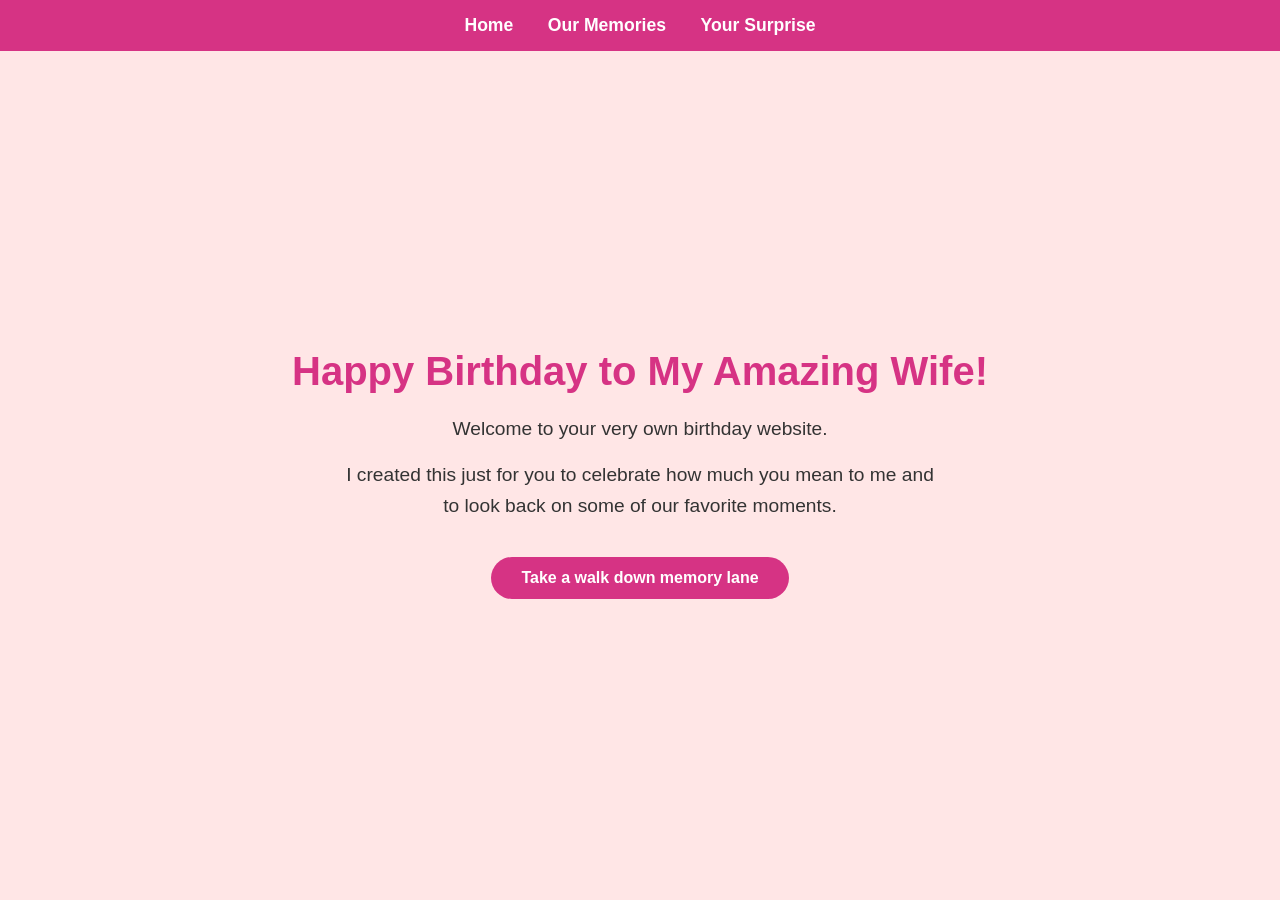
==== index.html @ b7284aa8 "Add files via upload" ====
<!DOCTYPE html>
<html lang="en">
<head>
    <meta charset="UTF-8">
    <meta name="viewport" content="width=device-width, initial-scale=1.0">
    <title>Happy Birthday!</title>
    <link rel="stylesheet" href="style.css">
</head>
<body>
    <nav>
        <a href="index.html">Home</a>
        <a href="memories.html">Our Memories</a>
        <a href="celebrate.html">Your Surprise</a>
    </nav>
    <div class="container">
        <h1>Happy Birthday to My Amazing Wife!</h1>
        <p>Welcome to your very own birthday website.</p>
        <p>I created this just for you to celebrate how much you mean to me and to look back on some of our favorite moments.</p>
        <a href="memories.html" class="btn">Take a walk down memory lane</a>
    </div>
</body>
</html>
---- style.css ----
* { margin: 0; padding: 0; box-sizing: border-box; }
body {
    font-family: 'Segoe UI', Tahoma, Geneva, Verdana, sans-serif;
    background-color: #ffe6e6;
    color: #333;
    text-align: center;
}
/* Navigation Bar */
nav {
    background-color: #d63384;
    padding: 15px;
}
nav a {
    color: white;
    text-decoration: none;
    margin: 0 15px;
    font-weight: bold;
    font-size: 1.1rem;
}
nav a:hover { text-decoration: underline; }

/* Main Content Area */
.container {
    padding: 50px 20px;
    min-height: calc(100vh - 54px);
    display: flex;
    flex-direction: column;
    justify-content: center;
    align-items: center;
}
h1 { color: #d63384; margin-bottom: 20px; font-size: 2.5rem; }
p { font-size: 1.2rem; line-height: 1.6; max-width: 600px; margin-bottom: 15px; }

.btn {
    display: inline-block;
    margin-top: 20px;
    padding: 12px 30px;
    background-color: #d63384;
    color: white;
    text-decoration: none;
    border-radius: 25px;
    font-weight: bold;
    transition: background 0.3s;
}
.btn:hover { background-color: #b02a6c; }

/* Photo Gallery */
.gallery {
    display: grid;
    grid-template-columns: repeat(auto-fit, minmax(200px, 1fr));
    gap: 20px;
    width: 100%;
    max-width: 800px;
    margin-top: 30px;
}
.gallery-item {
    background: #fff;
    padding: 10px;
    border-radius: 10px;
    box-shadow: 0 5px 15px rgba(0,0,0,0.1);
    height: 200px;
    display: flex;
    align-items: center;
    justify-content: center;
    color: #999;
    font-style: italic;
    overflow: hidden;
}
.gallery-item img { width: 100%; height: 100%; object-fit: cover; border-radius: 5px; }

/* Interactive Gift */
#gift-container { cursor: pointer; transition: transform 0.3s ease; }
#gift-container:hover { transform: scale(1.1); }
.gift-icon { font-size: 100px; margin-bottom: 10px; }
#message-container {
    display: none;
    padding: 40px;
    background: white;
    border-radius: 20px;
    box-shadow: 0 10px 30px rgba(0,0,0,0.15);
    z-index: 10;
}

/* Confetti Animation */
.confetti {
    position: fixed;
    width: 12px;
    height: 12px;
    top: -10px;
    animation: fall linear forwards; 
}
@keyframes fall {
    to { transform: translateY(100vh) rotate(720deg); }
}
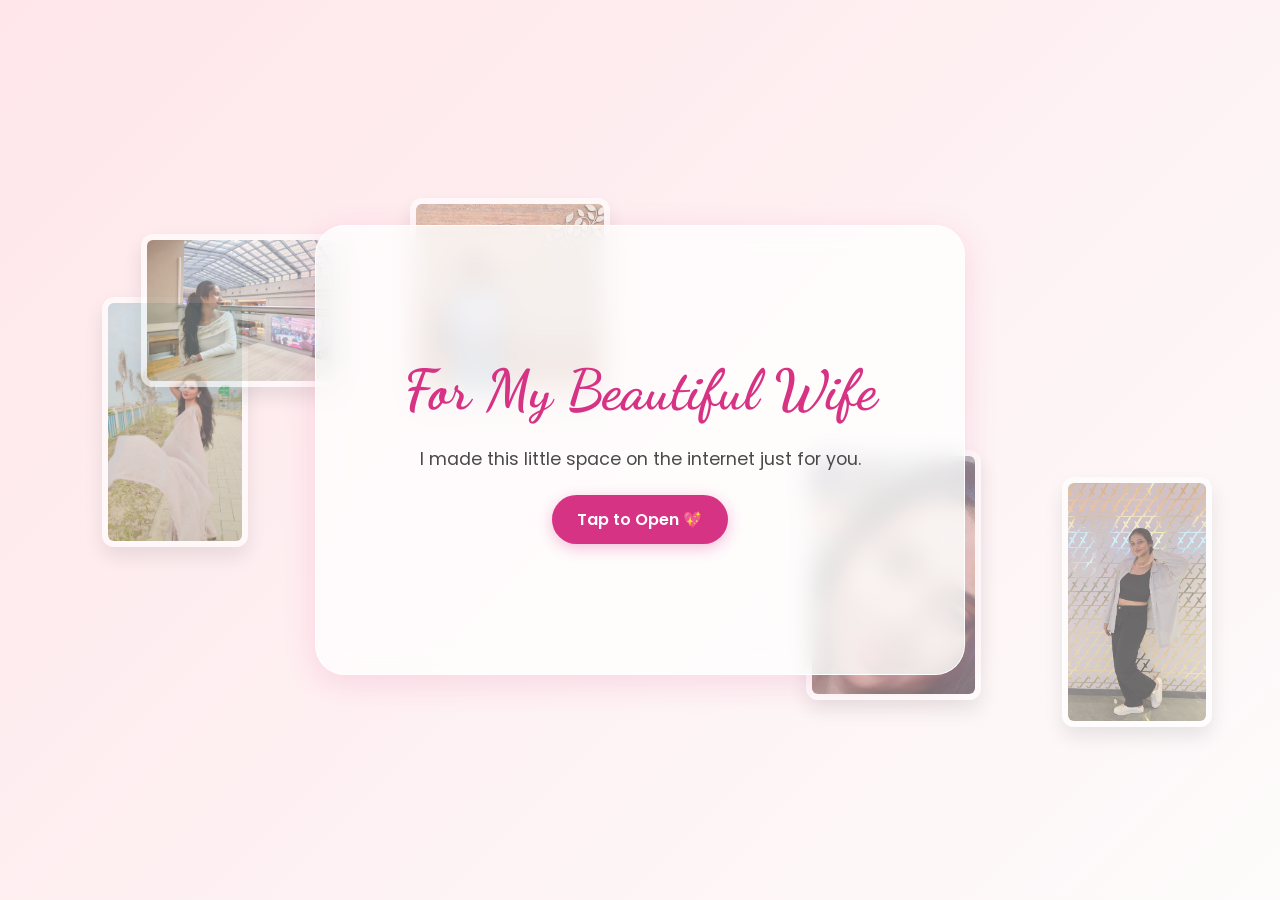
==== commit d28fc211: "Add files via upload" ====
--- a/index.html
+++ b/index.html
@@ -3,20 +3,371 @@
 <head>
     <meta charset="UTF-8">
     <meta name="viewport" content="width=device-width, initial-scale=1.0">
-    <title>Happy Birthday!</title>
-    <link rel="stylesheet" href="style.css">
+    <title>Happy Birthday, My Love</title>
+    <!-- Importing beautiful fonts for the text and poetry -->
+    <link rel="preconnect" href="https://fonts.googleapis.com">
+    <link rel="preconnect" href="https://fonts.gstatic.com" crossorigin>
+    <link href="https://fonts.googleapis.com/css2?family=Dancing+Script:wght@700&family=Poppins:wght@300;400;600&display=swap" rel="stylesheet">
+    <style>
+        * {
+            margin: 0;
+            padding: 0;
+            box-sizing: border-box;
+        }
+
+        body, html {
+            height: 100%;
+            font-family: 'Poppins', sans-serif;
+            background: linear-gradient(135deg, #ffe6ea 0%, #fdfbfb 100%);
+            overflow: hidden; /* Prevents scrollbars from random image placement */
+            color: #4a4a4a;
+        }
+
+        /* Container for the randomly placed images */
+        #bg-images-container {
+            position: fixed;
+            top: 0;
+            left: 0;
+            width: 100vw;
+            height: 100vh;
+            z-index: 1;
+            pointer-events: none; /* Lets clicks pass through to the buttons */
+        }
+
+        .random-bg-img {
+            position: absolute;
+            max-width: 200px;
+            max-height: 250px;
+            border-radius: 12px;
+            box-shadow: 0 10px 20px rgba(0,0,0,0.15);
+            border: 6px solid white;
+            object-fit: cover;
+            opacity: 0.6;
+            transition: all 1s ease;
+            animation: floatImage 10s infinite alternate ease-in-out;
+        }
+
+        @keyframes floatImage {
+            0% { transform: translateY(0px) rotate(var(--rot)); }
+            100% { transform: translateY(-15px) rotate(calc(var(--rot) + 5deg)); }
+        }
+
+        /* The Main Interactive Container (Pages inside Pages) */
+        #app-container {
+            position: relative;
+            z-index: 10;
+            height: 100vh;
+            display: flex;
+            justify-content: center;
+            align-items: center;
+            padding: 20px;
+        }
+
+        .glass-card {
+            background: rgba(255, 255, 255, 0.75);
+            backdrop-filter: blur(12px);
+            -webkit-backdrop-filter: blur(12px);
+            border-radius: 30px;
+            border: 1px solid rgba(255, 255, 255, 0.9);
+            box-shadow: 0 8px 32px 0 rgba(214, 51, 132, 0.15);
+            width: 100%;
+            max-width: 650px;
+            min-height: 450px;
+            padding: 50px 40px;
+            text-align: center;
+            position: relative;
+            display: flex;
+            flex-direction: column;
+            justify-content: center;
+        }
+
+        /* Page Transition Logic */
+        .page {
+            display: none;
+            opacity: 0;
+            transform: translateY(20px);
+            transition: all 0.8s ease;
+        }
+
+        .page.active {
+            display: block;
+            opacity: 1;
+            transform: translateY(0);
+        }
+
+        /* Typography */
+        h1, h2 {
+            font-family: 'Dancing Script', cursive;
+            color: #d63384;
+            margin-bottom: 20px;
+        }
+
+        h1 { font-size: 3.5rem; }
+        h2 { font-size: 2.5rem; }
+
+        p {
+            font-size: 1.1rem;
+            line-height: 1.8;
+            margin-bottom: 20px;
+            white-space: pre-line;
+        }
+
+        .poetry {
+            font-family: 'Dancing Script', cursive;
+            font-size: 1.8rem;
+            color: #b02a6c;
+            line-height: 1.6;
+        }
+
+        .hindi-text {
+            font-size: 1.15rem;
+            font-weight: 400;
+            line-height: 1.9;
+        }
+
+        /* Navigation Buttons */
+        .controls {
+            margin-top: 30px;
+            display: flex;
+            justify-content: space-between;
+            align-items: center;
+        }
+
+        button {
+            background-color: #d63384;
+            color: white;
+            border: none;
+            padding: 12px 25px;
+            border-radius: 25px;
+            font-family: 'Poppins', sans-serif;
+            font-size: 1rem;
+            font-weight: 600;
+            cursor: pointer;
+            box-shadow: 0 4px 15px rgba(214, 51, 132, 0.3);
+            transition: all 0.3s ease;
+        }
+
+        button:hover {
+            background-color: #b02a6c;
+            transform: scale(1.05);
+        }
+
+        button:disabled {
+            background-color: #ffb3d1;
+            cursor: not-allowed;
+            transform: none;
+            box-shadow: none;
+        }
+
+        .btn-center {
+            margin: 0 auto;
+        }
+
+        /* Floating Hearts Animation */
+        .heart {
+            position: absolute;
+            font-size: 20px;
+            color: #ff4d6d;
+            animation: floatUp 4s linear infinite;
+            opacity: 0;
+            z-index: 5;
+            pointer-events: none;
+        }
+
+        @keyframes floatUp {
+            0% { transform: translateY(100vh) scale(0.5); opacity: 1; }
+            100% { transform: translateY(-100px) scale(1.2); opacity: 0; }
+        }
+
+        /* Responsive */
+        @media (max-width: 600px) {
+            .glass-card { padding: 40px 25px; min-height: 500px; }
+            h1 { font-size: 2.8rem; }
+            h2 { font-size: 2.2rem; }
+            p { font-size: 1rem; }
+            .poetry { font-size: 1.5rem; }
+        }
+    </style>
 </head>
 <body>
-    <nav>
-        <a href="index.html">Home</a>
-        <a href="memories.html">Our Memories</a>
-        <a href="celebrate.html">Your Surprise</a>
-    </nav>
-    <div class="container">
-        <h1>Happy Birthday to My Amazing Wife!</h1>
-        <p>Welcome to your very own birthday website.</p>
-        <p>I created this just for you to celebrate how much you mean to me and to look back on some of our favorite moments.</p>
-        <a href="memories.html" class="btn">Take a walk down memory lane</a>
+
+    <!-- This container will hold the randomly placed images from your GitHub folder -->
+    <div id="bg-images-container"></div>
+
+    <div id="app-container">
+        <div class="glass-card">
+            
+            <!-- PAGE 0: Cover -->
+            <div class="page active" id="page-0">
+                <h1>For My Beautiful Wife</h1>
+                <p>I made this little space on the internet just for you.</p>
+                <button class="btn-center" onclick="nextPage()">Tap to Open 💖</button>
+            </div>
+
+            <!-- PAGE 1: The Memory -->
+            <div class="page" id="page-1">
+                <h2>A Sweet Memory...</h2>
+                <p>In a fine morning of 10th August, you were at home and I was in night shift. When I came back from office in the morning, I was thinking about you. I was imagining you sleeping and I couldn't stop smiling. 
+                
+                It was like, I was constantly looking at you while you are in deep sleep, how cute you looked 🥰. You looked like a pretty little baby girl 😍. 
+                
+                I were so deep into thinking about you that I couldn't stop myself from writing a small piece of poetry for you while you are away 💖.</p>
+            </div>
+
+            <!-- PAGE 2: The Poetry -->
+            <div class="page" id="page-2">
+                <h2>For You...</h2>
+                <p class="poetry">How do I describe your beauty, I don't know.
+                How do I express my love, I don't know.
+                How do I convey your importance in my life, my life.
+                The world feels like passing by me when I am alone, but how do I tell the same world feels alive when you are beside me.
+                I could do this, I could do that, I could do a lot of things; but how do I tell you all my deed feels worthless without you, I don't know.</p>
+            </div>
+
+            <!-- PAGE 3: The Birthday Wish -->
+            <div class="page" id="page-3">
+                <h1>Happy Birthday to my LOVE! ♥️💖</h1>
+                <p>You’re the person I can talk to about literally anything, laugh with over the dumbest things, annoy endlessly, and still feel completely comfortable being myself around. 🥰
+                
+                I’m happiest person on earth that I got my best friend as you in my childhood days. 😍
+                
+                Happy Birthday, wifey! 🫶🏻
+                We are partners, best friends, and we will annoy each other for the rest of our lives. 😂❤️😘</p>
+            </div>
+
+            <!-- PAGE 4: The Promise (Hindi & English) -->
+            <div class="page" id="page-4">
+                <h2>A Promise...</h2>
+                <p class="hindi-text">तुम पूछती हो ना कि मुझे तुमसे क्या चाहिए?
+                मुझे बस तुम चाहिए। ज़िंदगी भर तुम्हारा साथ चाहिए। क्या तुम ज़िंदगी भर मेरा साथ दोगी? 🙂
+                मैं वादा करता हूँ, हम दुख में साथ रहेंगे, सुख में साथ रहेंगे।</p>
+                
+                <p>We will be unstoppable together. 
+                
+                I love you because you are yourself. You don't care about others. Whatever you do, you do with your pure heart.</p>
+                
+                <p class="hindi-text">हाँ, तुम बिल्कुल वैसी हो, जैसी मैंने सोचा था।</p>
+            </div>
+
+            <!-- Controls (Hidden on Cover Page) -->
+            <div class="controls" id="controls" style="display: none;">
+                <button id="prevBtn" onclick="prevPage()">← Back</button>
+                <button id="nextBtn" onclick="nextPage()">Next →</button>
+            </div>
+
+        </div>
     </div>
+
+    <script>
+        // --- PAGE NAVIGATION LOGIC ---
+        let currentPage = 0;
+        const pages = document.querySelectorAll('.page');
+        const controls = document.getElementById('controls');
+        const prevBtn = document.getElementById('prevBtn');
+        const nextBtn = document.getElementById('nextBtn');
+
+        function updatePages() {
+            pages.forEach((page, index) => {
+                page.classList.remove('active');
+                if (index === currentPage) {
+                    page.classList.add('active');
+                }
+            });
+
+            // Show controls only after the cover page
+            if (currentPage > 0) {
+                controls.style.display = 'flex';
+            } else {
+                controls.style.display = 'none';
+            }
+
+            // Manage button states
+            prevBtn.disabled = currentPage === 1;
+            
+            if (currentPage === pages.length - 1) {
+                nextBtn.style.display = 'none'; // Hide next button on last page
+                triggerFinalCelebration();
+            } else {
+                nextBtn.style.display = 'block';
+            }
+        }
+
+        function nextPage() {
+            if (currentPage < pages.length - 1) {
+                currentPage++;
+                updatePages();
+                createFloatingHearts(5); // spawn some hearts on next page
+            }
+        }
+
+        function prevPage() {
+            if (currentPage > 1) {
+                currentPage--;
+                updatePages();
+            }
+        }
+
+        // --- RANDOM BACKGROUND IMAGES LOGIC ---
+        // List the names of the images you upload to the GitHub folder here:
+        const photoFileNames = [
+            'photo1.jpg', 'photo2.jpg', 'photo3.jpg', 
+            'photo4.jpg', 'photo5.jpg', 'photo6.jpg'
+        ];
+        const folderName = 'Birthday girl images/';
+        const bgContainer = document.getElementById('bg-images-container');
+
+        function scatterImages() {
+            photoFileNames.forEach(fileName => {
+                const img = document.createElement('img');
+                
+                // Construct the path (e.g., Birthday girl images/photo1.jpg)
+                img.src = folderName + fileName;
+                img.className = 'random-bg-img';
+                
+                // If an image isn't uploaded yet, this prevents a broken image icon from showing
+                img.onerror = function() {
+                    this.style.display = 'none';
+                };
+
+                // Randomize positions
+                const randomTop = Math.floor(Math.random() * 70) + 5; // 5% to 75%
+                const randomLeft = Math.floor(Math.random() * 80) + 5; // 5% to 85%
+                const randomRotation = Math.floor(Math.random() * 40) - 20; // -20deg to 20deg
+                
+                img.style.top = randomTop + '%';
+                img.style.left = randomLeft + '%';
+                img.style.setProperty('--rot', randomRotation + 'deg');
+                
+                bgContainer.appendChild(img);
+            });
+        }
+
+        // --- VISUAL EFFECTS LOGIC ---
+        function createFloatingHearts(amount) {
+            for (let i = 0; i < amount; i++) {
+                setTimeout(() => {
+                    const heart = document.createElement('div');
+                    heart.innerHTML = '♥️';
+                    heart.className = 'heart';
+                    heart.style.left = Math.random() * 100 + 'vw';
+                    heart.style.animationDuration = (Math.random() * 3 + 3) + 's';
+                    document.body.appendChild(heart);
+                    
+                    setTimeout(() => { heart.remove(); }, 6000);
+                }, i * 300);
+            }
+        }
+
+        function triggerFinalCelebration() {
+            createFloatingHearts(30);
+            // You can also add confetti logic here if desired!
+        }
+
+        // Initialize the app
+        window.onload = () => {
+            scatterImages();
+        };
+
+    </script>
 </body>
 </html>
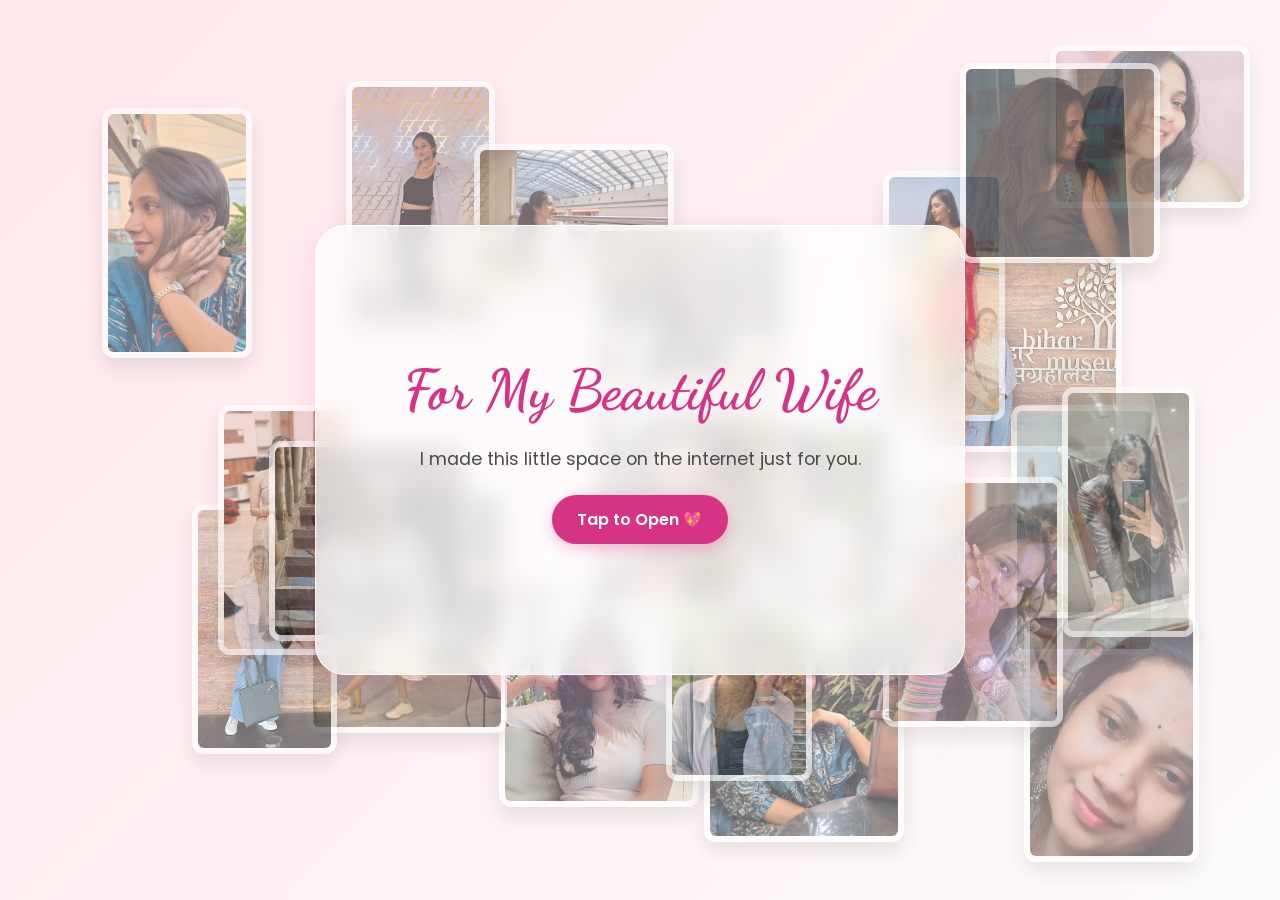
==== commit eba8f6e5: "Update index.html" ====
--- a/index.html
+++ b/index.html
@@ -311,7 +311,13 @@
         // List the names of the images you upload to the GitHub folder here:
         const photoFileNames = [
             'photo1.jpg', 'photo2.jpg', 'photo3.jpg', 
-            'photo4.jpg', 'photo5.jpg', 'photo6.jpg'
+            'photo4.jpg', 'photo5.jpg', 'photo6.jpg', 
+            'photo7.jpg', 'photo8.jpg', 'photo9.jpg', 
+            'photo10.jpg', 'photo11.jpg', 'photo12.jpg', 
+            'photo13.jpg', 'photo14.jpg', 'photo15.jpg', 
+            'photo16.jpg', 'photo17.jpg', 'photo18.jpg', 
+            'photo19.jpg', 'photo20.jpg', 'photo21.jpg', 
+            'photo22.jpg'
         ];
         const folderName = 'Birthday girl images/';
         const bgContainer = document.getElementById('bg-images-container');
@@ -370,4 +376,4 @@
 
     </script>
 </body>
-</html>+</html>
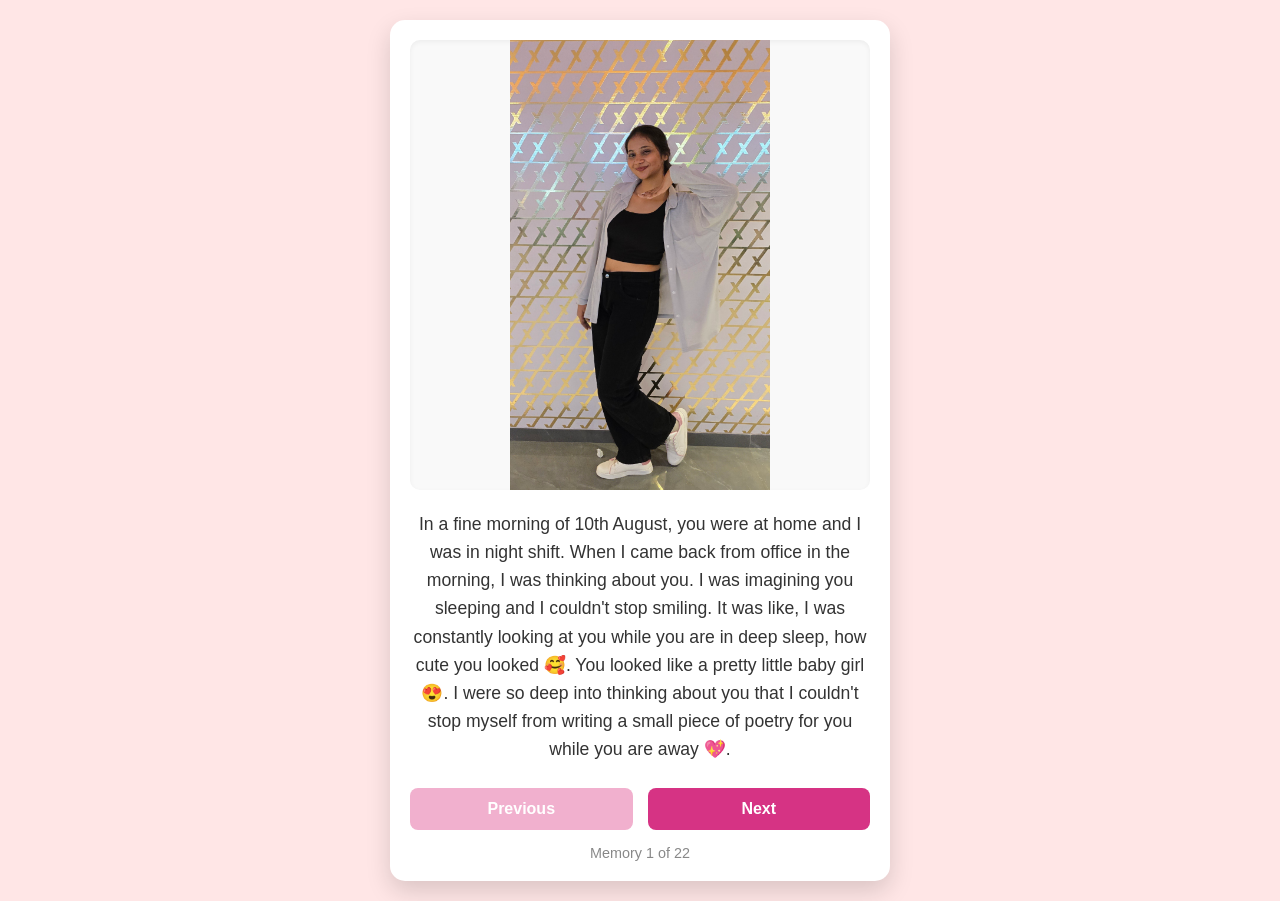
==== commit 3efd8bbf: "Update index.html" ====
--- a/index.html
+++ b/index.html
@@ -2,377 +2,185 @@
 <html lang="en">
 <head>
     <meta charset="UTF-8">
+    <!-- This line is crucial: it forces mobile browsers to fit the website to the screen -->
     <meta name="viewport" content="width=device-width, initial-scale=1.0">
     <title>Happy Birthday, My Love</title>
-    <!-- Importing beautiful fonts for the text and poetry -->
-    <link rel="preconnect" href="https://fonts.googleapis.com">
-    <link rel="preconnect" href="https://fonts.gstatic.com" crossorigin>
-    <link href="https://fonts.googleapis.com/css2?family=Dancing+Script:wght@700&family=Poppins:wght@300;400;600&display=swap" rel="stylesheet">
     <style>
         * {
+            box-sizing: border-box;
             margin: 0;
             padding: 0;
-            box-sizing: border-box;
         }
-
-        body, html {
-            height: 100%;
-            font-family: 'Poppins', sans-serif;
-            background: linear-gradient(135deg, #ffe6ea 0%, #fdfbfb 100%);
-            overflow: hidden; /* Prevents scrollbars from random image placement */
-            color: #4a4a4a;
-        }
-
-        /* Container for the randomly placed images */
-        #bg-images-container {
-            position: fixed;
-            top: 0;
-            left: 0;
-            width: 100vw;
-            height: 100vh;
-            z-index: 1;
-            pointer-events: none; /* Lets clicks pass through to the buttons */
-        }
-
-        .random-bg-img {
-            position: absolute;
-            max-width: 200px;
-            max-height: 250px;
-            border-radius: 12px;
-            box-shadow: 0 10px 20px rgba(0,0,0,0.15);
-            border: 6px solid white;
-            object-fit: cover;
-            opacity: 0.6;
-            transition: all 1s ease;
-            animation: floatImage 10s infinite alternate ease-in-out;
-        }
-
-        @keyframes floatImage {
-            0% { transform: translateY(0px) rotate(var(--rot)); }
-            100% { transform: translateY(-15px) rotate(calc(var(--rot) + 5deg)); }
-        }
-
-        /* The Main Interactive Container (Pages inside Pages) */
-        #app-container {
-            position: relative;
-            z-index: 10;
-            height: 100vh;
+        body {
+            font-family: 'Segoe UI', Tahoma, Geneva, Verdana, sans-serif;
+            background-color: #ffe6e6; /* Soft pink background */
             display: flex;
             justify-content: center;
             align-items: center;
+            min-height: 100vh;
             padding: 20px;
+            color: #333;
         }
-
-        .glass-card {
-            background: rgba(255, 255, 255, 0.75);
-            backdrop-filter: blur(12px);
-            -webkit-backdrop-filter: blur(12px);
-            border-radius: 30px;
-            border: 1px solid rgba(255, 255, 255, 0.9);
-            box-shadow: 0 8px 32px 0 rgba(214, 51, 132, 0.15);
+        #scrapbook-container {
+            background: white;
             width: 100%;
-            max-width: 650px;
-            min-height: 450px;
-            padding: 50px 40px;
+            max-width: 500px;
+            border-radius: 15px;
+            box-shadow: 0 10px 25px rgba(0,0,0,0.15);
+            padding: 20px;
             text-align: center;
-            position: relative;
             display: flex;
             flex-direction: column;
+            align-items: center;
+        }
+        /* The Image Area */
+        .photo-frame {
+            width: 100%;
+            /* Limits height on mobile so the text and buttons still fit on screen */
+            max-height: 50vh; 
+            border-radius: 10px;
+            overflow: hidden;
+            margin-bottom: 20px;
+            background-color: #f9f9f9;
+            display: flex;
             justify-content: center;
+            align-items: center;
+            box-shadow: inset 0 2px 5px rgba(0,0,0,0.05);
         }
-
-        /* Page Transition Logic */
-        .page {
-            display: none;
-            opacity: 0;
-            transform: translateY(20px);
-            transition: all 0.8s ease;
+        .photo-frame img {
+            width: 100%;
+            height: 100%;
+            max-height: 50vh;
+            /* contain ensures the whole image is visible without weird cropping */
+            object-fit: contain; 
+            border-radius: 10px;
         }
-
-        .page.active {
-            display: block;
-            opacity: 1;
-            transform: translateY(0);
+        /* The Text Area */
+        #message-text {
+            font-size: 1.1rem;
+            line-height: 1.6;
+            margin-bottom: 25px;
+            min-height: 100px; /* Prevents buttons from jumping around too much */
+            white-space: pre-wrap; /* Keeps your paragraph line breaks */
         }
-
-        /* Typography */
-        h1, h2 {
-            font-family: 'Dancing Script', cursive;
-            color: #d63384;
-            margin-bottom: 20px;
-        }
-
-        h1 { font-size: 3.5rem; }
-        h2 { font-size: 2.5rem; }
-
-        p {
-            font-size: 1.1rem;
-            line-height: 1.8;
-            margin-bottom: 20px;
-            white-space: pre-line;
-        }
-
-        .poetry {
-            font-family: 'Dancing Script', cursive;
-            font-size: 1.8rem;
-            color: #b02a6c;
-            line-height: 1.6;
-        }
-
-        .hindi-text {
-            font-size: 1.15rem;
-            font-weight: 400;
-            line-height: 1.9;
-        }
-
         /* Navigation Buttons */
         .controls {
-            margin-top: 30px;
             display: flex;
             justify-content: space-between;
-            align-items: center;
+            width: 100%;
+            gap: 15px;
         }
-
         button {
+            flex: 1;
+            padding: 12px;
+            font-size: 1rem;
+            font-weight: bold;
+            color: white;
             background-color: #d63384;
-            color: white;
             border: none;
-            padding: 12px 25px;
-            border-radius: 25px;
-            font-family: 'Poppins', sans-serif;
-            font-size: 1rem;
-            font-weight: 600;
+            border-radius: 8px;
             cursor: pointer;
-            box-shadow: 0 4px 15px rgba(214, 51, 132, 0.3);
-            transition: all 0.3s ease;
+            transition: background 0.3s;
         }
-
         button:hover {
             background-color: #b02a6c;
-            transform: scale(1.05);
         }
-
         button:disabled {
-            background-color: #ffb3d1;
+            background-color: #f1b0ce;
             cursor: not-allowed;
-            transform: none;
-            box-shadow: none;
         }
-
-        .btn-center {
-            margin: 0 auto;
-        }
-
-        /* Floating Hearts Animation */
-        .heart {
-            position: absolute;
-            font-size: 20px;
-            color: #ff4d6d;
-            animation: floatUp 4s linear infinite;
-            opacity: 0;
-            z-index: 5;
-            pointer-events: none;
-        }
-
-        @keyframes floatUp {
-            0% { transform: translateY(100vh) scale(0.5); opacity: 1; }
-            100% { transform: translateY(-100px) scale(1.2); opacity: 0; }
-        }
-
-        /* Responsive */
-        @media (max-width: 600px) {
-            .glass-card { padding: 40px 25px; min-height: 500px; }
-            h1 { font-size: 2.8rem; }
-            h2 { font-size: 2.2rem; }
-            p { font-size: 1rem; }
-            .poetry { font-size: 1.5rem; }
+        .page-counter {
+            margin-top: 15px;
+            font-size: 0.9rem;
+            color: #888;
         }
     </style>
 </head>
 <body>
 
-    <!-- This container will hold the randomly placed images from your GitHub folder -->
-    <div id="bg-images-container"></div>
-
-    <div id="app-container">
-        <div class="glass-card">
-            
-            <!-- PAGE 0: Cover -->
-            <div class="page active" id="page-0">
-                <h1>For My Beautiful Wife</h1>
-                <p>I made this little space on the internet just for you.</p>
-                <button class="btn-center" onclick="nextPage()">Tap to Open 💖</button>
-            </div>
-
-            <!-- PAGE 1: The Memory -->
-            <div class="page" id="page-1">
-                <h2>A Sweet Memory...</h2>
-                <p>In a fine morning of 10th August, you were at home and I was in night shift. When I came back from office in the morning, I was thinking about you. I was imagining you sleeping and I couldn't stop smiling. 
-                
-                It was like, I was constantly looking at you while you are in deep sleep, how cute you looked 🥰. You looked like a pretty little baby girl 😍. 
-                
-                I were so deep into thinking about you that I couldn't stop myself from writing a small piece of poetry for you while you are away 💖.</p>
-            </div>
-
-            <!-- PAGE 2: The Poetry -->
-            <div class="page" id="page-2">
-                <h2>For You...</h2>
-                <p class="poetry">How do I describe your beauty, I don't know.
-                How do I express my love, I don't know.
-                How do I convey your importance in my life, my life.
-                The world feels like passing by me when I am alone, but how do I tell the same world feels alive when you are beside me.
-                I could do this, I could do that, I could do a lot of things; but how do I tell you all my deed feels worthless without you, I don't know.</p>
-            </div>
-
-            <!-- PAGE 3: The Birthday Wish -->
-            <div class="page" id="page-3">
-                <h1>Happy Birthday to my LOVE! ♥️💖</h1>
-                <p>You’re the person I can talk to about literally anything, laugh with over the dumbest things, annoy endlessly, and still feel completely comfortable being myself around. 🥰
-                
-                I’m happiest person on earth that I got my best friend as you in my childhood days. 😍
-                
-                Happy Birthday, wifey! 🫶🏻
-                We are partners, best friends, and we will annoy each other for the rest of our lives. 😂❤️😘</p>
-            </div>
-
-            <!-- PAGE 4: The Promise (Hindi & English) -->
-            <div class="page" id="page-4">
-                <h2>A Promise...</h2>
-                <p class="hindi-text">तुम पूछती हो ना कि मुझे तुमसे क्या चाहिए?
-                मुझे बस तुम चाहिए। ज़िंदगी भर तुम्हारा साथ चाहिए। क्या तुम ज़िंदगी भर मेरा साथ दोगी? 🙂
-                मैं वादा करता हूँ, हम दुख में साथ रहेंगे, सुख में साथ रहेंगे।</p>
-                
-                <p>We will be unstoppable together. 
-                
-                I love you because you are yourself. You don't care about others. Whatever you do, you do with your pure heart.</p>
-                
-                <p class="hindi-text">हाँ, तुम बिल्कुल वैसी हो, जैसी मैंने सोचा था।</p>
-            </div>
-
-            <!-- Controls (Hidden on Cover Page) -->
-            <div class="controls" id="controls" style="display: none;">
-                <button id="prevBtn" onclick="prevPage()">← Back</button>
-                <button id="nextBtn" onclick="nextPage()">Next →</button>
-            </div>
-
+    <div id="scrapbook-container">
+        <div class="photo-frame">
+            <img id="current-photo" src="" alt="Memory">
         </div>
+        
+        <div id="message-text"></div>
+        
+        <div class="controls">
+            <button id="prev-btn" onclick="changePage(-1)">Previous</button>
+            <button id="next-btn" onclick="changePage(1)">Next</button>
+        </div>
+        
+        <div class="page-counter" id="counter-text"></div>
     </div>
 
     <script>
-        // --- PAGE NAVIGATION LOGIC ---
-        let currentPage = 0;
-        const pages = document.querySelectorAll('.page');
-        const controls = document.getElementById('controls');
-        const prevBtn = document.getElementById('prevBtn');
-        const nextBtn = document.getElementById('nextBtn');
+        // This array links each of your 22 photos to a specific message.
+        // You can edit the text inside the quotes for any photo.
+        const memoryData = [
+            {
+                image: "Birthday girl images/photo1.jpg",
+                text: "In a fine morning of 10th August, you were at home and I was in night shift. When I came back from office in the morning, I was thinking about you. I was imagining you sleeping and I couldn't stop smiling. It was like, I was constantly looking at you while you are in deep sleep, how cute you looked 🥰. You looked like a pretty little baby girl 😍. I were so deep into thinking about you that I couldn't stop myself from writing a small piece of poetry for you while you are away 💖."
+            },
+            {
+                image: "Birthday girl images/photo2.jpg",
+                text: "How do I describe your beauty, I don't know.\nHow do I express my love, I don't know.\nHow do I convey your importance in my life, my life.\nThe world feels like passing by me when I am alone, but how do I tell the same world feels alive when you are beside me.\nI could do this, I could do that, I could do a lot of things; but how do I tell you all my deed feels worthless without you, I don't know."
+            },
+            {
+                image: "Birthday girl images/photo3.jpg",
+                text: "Happy Birthday to my LOVE! ♥️💖\n\nYou’re the person I can talk to about literally anything, laugh with over the dumbest things, annoy endlessly, and still feel completely comfortable being myself around. 🥰\nI’m happiest person on earth that I got my best friend as you in my childhood days. 😍"
+            },
+            {
+                image: "Birthday girl images/photo4.jpg",
+                text: "Happy Birthday, wifey! 🫶🏻\nWe are partners, best friends, and we will annoy each other for the rest of our lives. 😂❤️😘"
+            },
+            {
+                image: "Birthday girl images/photo5.jpg",
+                text: "तुम पूछती हो ना कि मुझे तुमसे क्या चाहिए?\nमुझे बस तुम चाहिए। ज़िंदगी भर तुम्हारा साथ चाहिए। क्या तुम ज़िंदगी भर मेरा साथ दोगी? 🙂\nमैं वादा करता हूँ, हम दुख में साथ रहेंगे, सुख में साथ रहेंगे।"
+            },
+            {
+                image: "Birthday girl images/photo6.jpg",
+                text: "We will be unstoppable together.\n\nI love you because you are yourself. You don't care about others. Whatever you do, you do with your pure heart.\n\nहाँ, तुम बिल्कुल वैसी हो, जैसी मैंने सोचा था।"
+            },
+            { image: "Birthday girl images/photo7.jpg", text: "Every time I look at this photo, I am reminded of how lucky I am to have you." },
+            { image: "Birthday girl images/photo8.jpg", text: "Your smile is quite literally my favorite thing in the world." },
+            { image: "Birthday girl images/photo9.jpg", text: "To the woman who makes everyday life feel like a beautiful adventure." },
+            { image: "Birthday girl images/photo10.jpg", text: "Even on the quiet days, just being near you is all I need." },
+            { image: "Birthday girl images/photo11.jpg", text: "I love the way your eyes light up when you laugh. 😂" },
+            { image: "Birthday girl images/photo12.jpg", text: "No matter how much time passes, I still get butterflies when I see you." },
+            { image: "Birthday girl images/photo13.jpg", text: "You are my peace, my home, and my favorite place to be. ❤️" },
+            { image: "Birthday girl images/photo14.jpg", text: "I love learning about you, growing with you, and building this life together." },
+            { image: "Birthday girl images/photo15.jpg", text: "Just a reminder that you are absolutely gorgeous, inside and out. 😍" },
+            { image: "Birthday girl images/photo16.jpg", text: "Thank you for being my anchor when things get tough. We are a team." },
+            { image: "Birthday girl images/photo17.jpg", text: "I look forward to making a million more memories just like this one." },
+            { image: "Birthday girl images/photo18.jpg", text: "You have this incredible way of making everything better just by being there." },
+            { image: "Birthday girl images/photo19.jpg", text: "Life is so much sweeter because you are in it." },
+            { image: "Birthday girl images/photo20.jpg", text: "I promise to always be your biggest cheerleader." },
+            { image: "Birthday girl images/photo21.jpg", text: "Here is to you, to us, and to our beautiful future together. 🥂" },
+            { image: "Birthday girl images/photo22.jpg", text: "Happy Birthday once again, my beautiful wife. I love you more than words can say. 🎉🎂💖" }
+        ];
 
-        function updatePages() {
-            pages.forEach((page, index) => {
-                page.classList.remove('active');
-                if (index === currentPage) {
-                    page.classList.add('active');
-                }
-            });
+        let currentIndex = 0;
 
-            // Show controls only after the cover page
-            if (currentPage > 0) {
-                controls.style.display = 'flex';
-            } else {
-                controls.style.display = 'none';
-            }
+        function updatePage() {
+            // Update the image and text based on the current index
+            document.getElementById('current-photo').src = memoryData[currentIndex].image;
+            document.getElementById('message-text').textContent = memoryData[currentIndex].text;
+            
+            // Update the counter at the bottom
+            document.getElementById('counter-text').textContent = `Memory ${currentIndex + 1} of ${memoryData.length}`;
 
-            // Manage button states
-            prevBtn.disabled = currentPage === 1;
-            
-            if (currentPage === pages.length - 1) {
-                nextBtn.style.display = 'none'; // Hide next button on last page
-                triggerFinalCelebration();
-            } else {
-                nextBtn.style.display = 'block';
-            }
+            // Disable/Enable buttons if at the beginning or end
+            document.getElementById('prev-btn').disabled = currentIndex === 0;
+            document.getElementById('next-btn').disabled = currentIndex === memoryData.length - 1;
         }
 
-        function nextPage() {
-            if (currentPage < pages.length - 1) {
-                currentPage++;
-                updatePages();
-                createFloatingHearts(5); // spawn some hearts on next page
-            }
+        function changePage(direction) {
+            currentIndex += direction;
+            updatePage();
         }
 
-        function prevPage() {
-            if (currentPage > 1) {
-                currentPage--;
-                updatePages();
-            }
-        }
-
-        // --- RANDOM BACKGROUND IMAGES LOGIC ---
-        // List the names of the images you upload to the GitHub folder here:
-        const photoFileNames = [
-            'photo1.jpg', 'photo2.jpg', 'photo3.jpg', 
-            'photo4.jpg', 'photo5.jpg', 'photo6.jpg', 
-            'photo7.jpg', 'photo8.jpg', 'photo9.jpg', 
-            'photo10.jpg', 'photo11.jpg', 'photo12.jpg', 
-            'photo13.jpg', 'photo14.jpg', 'photo15.jpg', 
-            'photo16.jpg', 'photo17.jpg', 'photo18.jpg', 
-            'photo19.jpg', 'photo20.jpg', 'photo21.jpg', 
-            'photo22.jpg'
-        ];
-        const folderName = 'Birthday girl images/';
-        const bgContainer = document.getElementById('bg-images-container');
-
-        function scatterImages() {
-            photoFileNames.forEach(fileName => {
-                const img = document.createElement('img');
-                
-                // Construct the path (e.g., Birthday girl images/photo1.jpg)
-                img.src = folderName + fileName;
-                img.className = 'random-bg-img';
-                
-                // If an image isn't uploaded yet, this prevents a broken image icon from showing
-                img.onerror = function() {
-                    this.style.display = 'none';
-                };
-
-                // Randomize positions
-                const randomTop = Math.floor(Math.random() * 70) + 5; // 5% to 75%
-                const randomLeft = Math.floor(Math.random() * 80) + 5; // 5% to 85%
-                const randomRotation = Math.floor(Math.random() * 40) - 20; // -20deg to 20deg
-                
-                img.style.top = randomTop + '%';
-                img.style.left = randomLeft + '%';
-                img.style.setProperty('--rot', randomRotation + 'deg');
-                
-                bgContainer.appendChild(img);
-            });
-        }
-
-        // --- VISUAL EFFECTS LOGIC ---
-        function createFloatingHearts(amount) {
-            for (let i = 0; i < amount; i++) {
-                setTimeout(() => {
-                    const heart = document.createElement('div');
-                    heart.innerHTML = '♥️';
-                    heart.className = 'heart';
-                    heart.style.left = Math.random() * 100 + 'vw';
-                    heart.style.animationDuration = (Math.random() * 3 + 3) + 's';
-                    document.body.appendChild(heart);
-                    
-                    setTimeout(() => { heart.remove(); }, 6000);
-                }, i * 300);
-            }
-        }
-
-        function triggerFinalCelebration() {
-            createFloatingHearts(30);
-            // You can also add confetti logic here if desired!
-        }
-
-        // Initialize the app
-        window.onload = () => {
-            scatterImages();
-        };
+        // Load the first photo and message when the page opens
+        window.onload = updatePage;
 
     </script>
 </body>
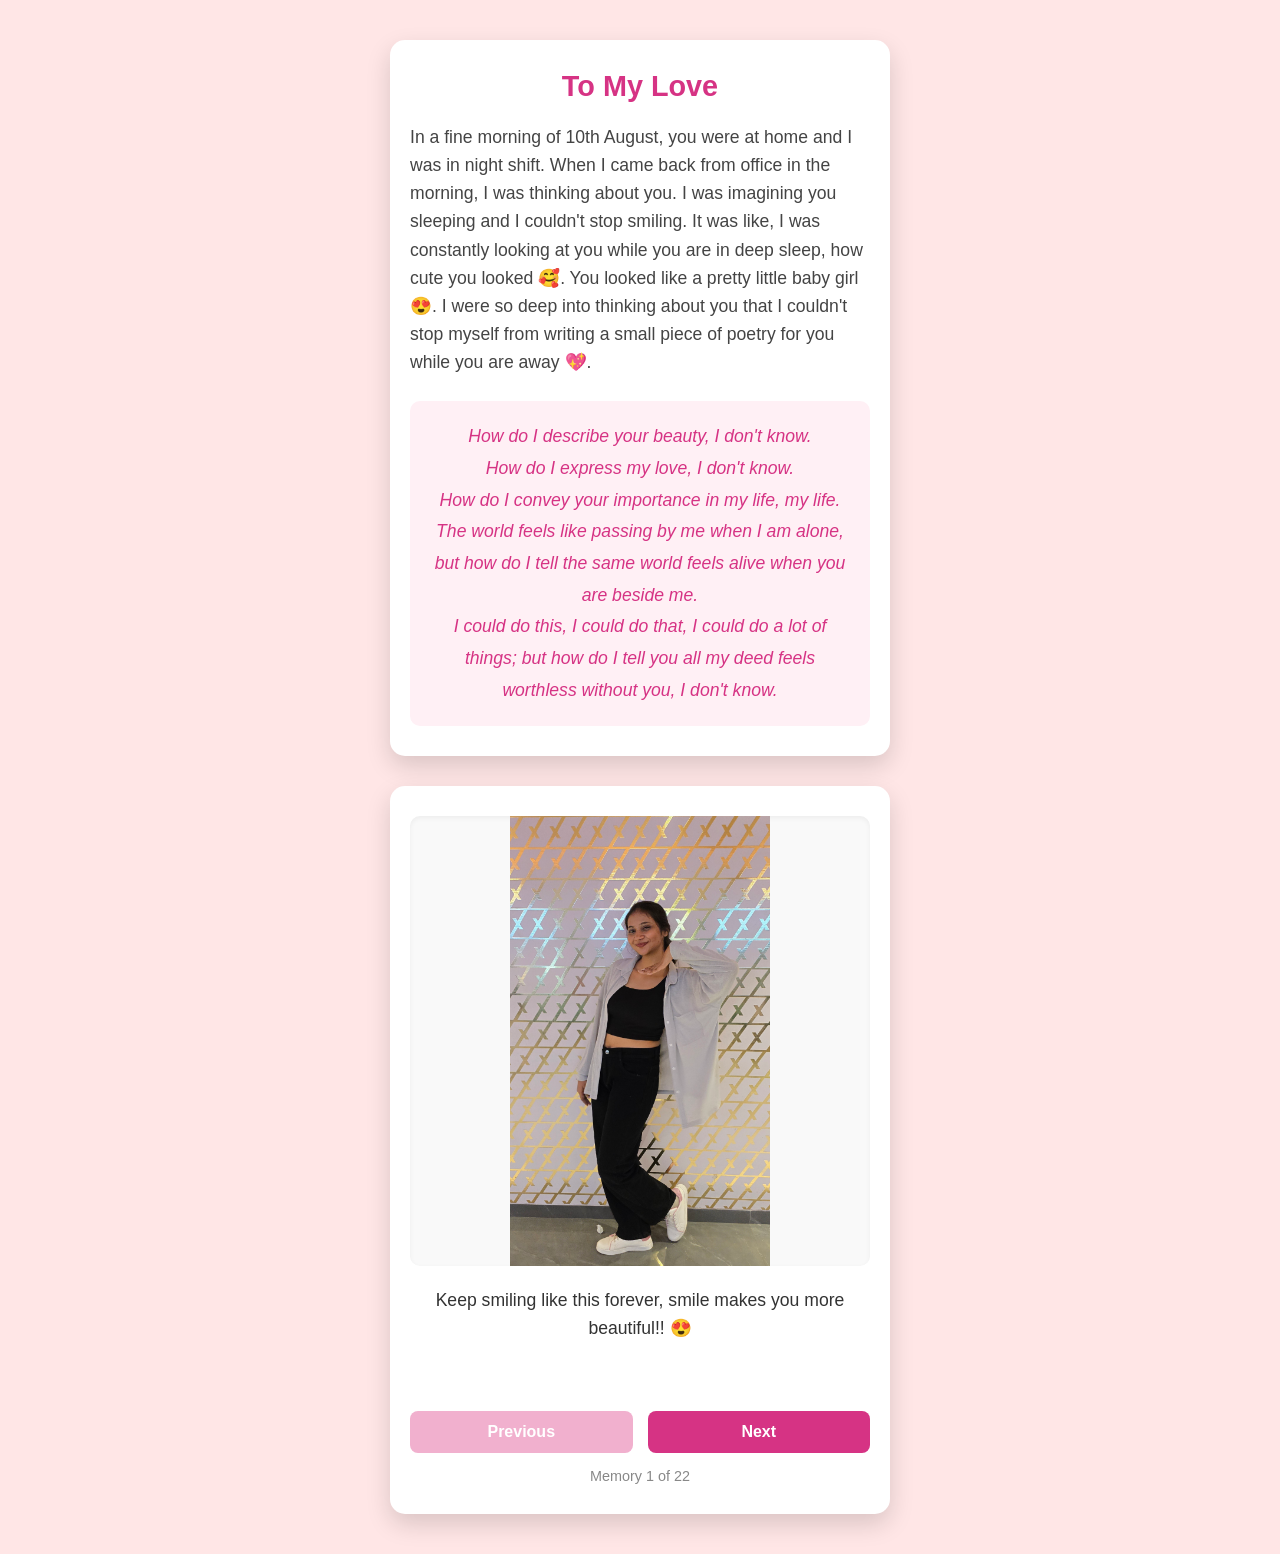
==== commit 719eb68d: "Update index.html" ====
--- a/index.html
+++ b/index.html
@@ -2,7 +2,6 @@
 <html lang="en">
 <head>
     <meta charset="UTF-8">
-    <!-- This line is crucial: it forces mobile browsers to fit the website to the screen -->
     <meta name="viewport" content="width=device-width, initial-scale=1.0">
     <title>Happy Birthday, My Love</title>
     <style>
@@ -15,28 +14,55 @@
             font-family: 'Segoe UI', Tahoma, Geneva, Verdana, sans-serif;
             background-color: #ffe6e6; /* Soft pink background */
             display: flex;
-            justify-content: center;
+            flex-direction: column;
             align-items: center;
             min-height: 100vh;
-            padding: 20px;
+            padding: 40px 20px;
             color: #333;
-        }
-        #scrapbook-container {
+            gap: 30px; /* Space between the letter and the scrapbook */
+        }
+        /* Shared styling for both the letter and the scrapbook */
+        .card {
             background: white;
             width: 100%;
             max-width: 500px;
             border-radius: 15px;
             box-shadow: 0 10px 25px rgba(0,0,0,0.15);
-            padding: 20px;
+            padding: 30px 20px;
             text-align: center;
             display: flex;
             flex-direction: column;
             align-items: center;
         }
-        /* The Image Area */
+        
+        /* The Letter Section */
+        #letter-section h1 {
+            color: #d63384;
+            font-size: 1.8rem;
+            margin-bottom: 20px;
+        }
+        .prose {
+            font-size: 1.1rem;
+            line-height: 1.6;
+            margin-bottom: 25px;
+            color: #444;
+            text-align: left;
+        }
+        .poem {
+            font-size: 1.1rem;
+            line-height: 1.8;
+            font-style: italic;
+            color: #d63384;
+            text-align: center;
+            background: #fff0f5;
+            padding: 20px;
+            border-radius: 10px;
+            width: 100%;
+        }
+
+        /* The Scrapbook Image Area */
         .photo-frame {
             width: 100%;
-            /* Limits height on mobile so the text and buttons still fit on screen */
             max-height: 50vh; 
             border-radius: 10px;
             overflow: hidden;
@@ -51,18 +77,20 @@
             width: 100%;
             height: 100%;
             max-height: 50vh;
-            /* contain ensures the whole image is visible without weird cropping */
             object-fit: contain; 
             border-radius: 10px;
         }
-        /* The Text Area */
+        
+        /* The Scrapbook Text Area */
         #message-text {
             font-size: 1.1rem;
             line-height: 1.6;
             margin-bottom: 25px;
-            min-height: 100px; /* Prevents buttons from jumping around too much */
-            white-space: pre-wrap; /* Keeps your paragraph line breaks */
-        }
+            min-height: 100px; 
+            white-space: pre-wrap; 
+            width: 100%;
+        }
+        
         /* Navigation Buttons */
         .controls {
             display: flex;
@@ -98,7 +126,21 @@
 </head>
 <body>
 
-    <div id="scrapbook-container">
+    <!-- Separate Section for your heartfelt messages -->
+    <div id="letter-section" class="card">
+        <h1>To My Love</h1>
+        <p class="prose">In a fine morning of 10th August, you were at home and I was in night shift. When I came back from office in the morning, I was thinking about you. I was imagining you sleeping and I couldn't stop smiling. It was like, I was constantly looking at you while you are in deep sleep, how cute you looked 🥰. You looked like a pretty little baby girl 😍. I were so deep into thinking about you that I couldn't stop myself from writing a small piece of poetry for you while you are away 💖.</p>
+        <p class="poem">
+            How do I describe your beauty, I don't know.<br>
+            How do I express my love, I don't know.<br>
+            How do I convey your importance in my life, my life.<br>
+            The world feels like passing by me when I am alone, but how do I tell the same world feels alive when you are beside me.<br>
+            I could do this, I could do that, I could do a lot of things; but how do I tell you all my deed feels worthless without you, I don't know.
+        </p>
+    </div>
+
+    <!-- The Interactive Scrapbook -->
+    <div id="scrapbook-container" class="card">
         <div class="photo-frame">
             <img id="current-photo" src="" alt="Memory">
         </div>
@@ -114,16 +156,14 @@
     </div>
 
     <script>
-        // This array links each of your 22 photos to a specific message.
-        // You can edit the text inside the quotes for any photo.
         const memoryData = [
             {
                 image: "Birthday girl images/photo1.jpg",
-                text: "In a fine morning of 10th August, you were at home and I was in night shift. When I came back from office in the morning, I was thinking about you. I was imagining you sleeping and I couldn't stop smiling. It was like, I was constantly looking at you while you are in deep sleep, how cute you looked 🥰. You looked like a pretty little baby girl 😍. I were so deep into thinking about you that I couldn't stop myself from writing a small piece of poetry for you while you are away 💖."
+                text: "Keep smiling like this forever, smile makes you more beautiful!! 😍"
             },
             {
                 image: "Birthday girl images/photo2.jpg",
-                text: "How do I describe your beauty, I don't know.\nHow do I express my love, I don't know.\nHow do I convey your importance in my life, my life.\nThe world feels like passing by me when I am alone, but how do I tell the same world feels alive when you are beside me.\nI could do this, I could do that, I could do a lot of things; but how do I tell you all my deed feels worthless without you, I don't know."
+                text: "The way you treated the child beside you, I was mesmerized by your heartfulness. Whenever I look at this photo, I remember the moment that we spent together in the Bihar Museum and I captured your charming smile 🥰."
             },
             {
                 image: "Birthday girl images/photo3.jpg",
@@ -162,14 +202,11 @@
         let currentIndex = 0;
 
         function updatePage() {
-            // Update the image and text based on the current index
             document.getElementById('current-photo').src = memoryData[currentIndex].image;
             document.getElementById('message-text').textContent = memoryData[currentIndex].text;
             
-            // Update the counter at the bottom
             document.getElementById('counter-text').textContent = `Memory ${currentIndex + 1} of ${memoryData.length}`;
 
-            // Disable/Enable buttons if at the beginning or end
             document.getElementById('prev-btn').disabled = currentIndex === 0;
             document.getElementById('next-btn').disabled = currentIndex === memoryData.length - 1;
         }
@@ -179,7 +216,6 @@
             updatePage();
         }
 
-        // Load the first photo and message when the page opens
         window.onload = updatePage;
 
     </script>
